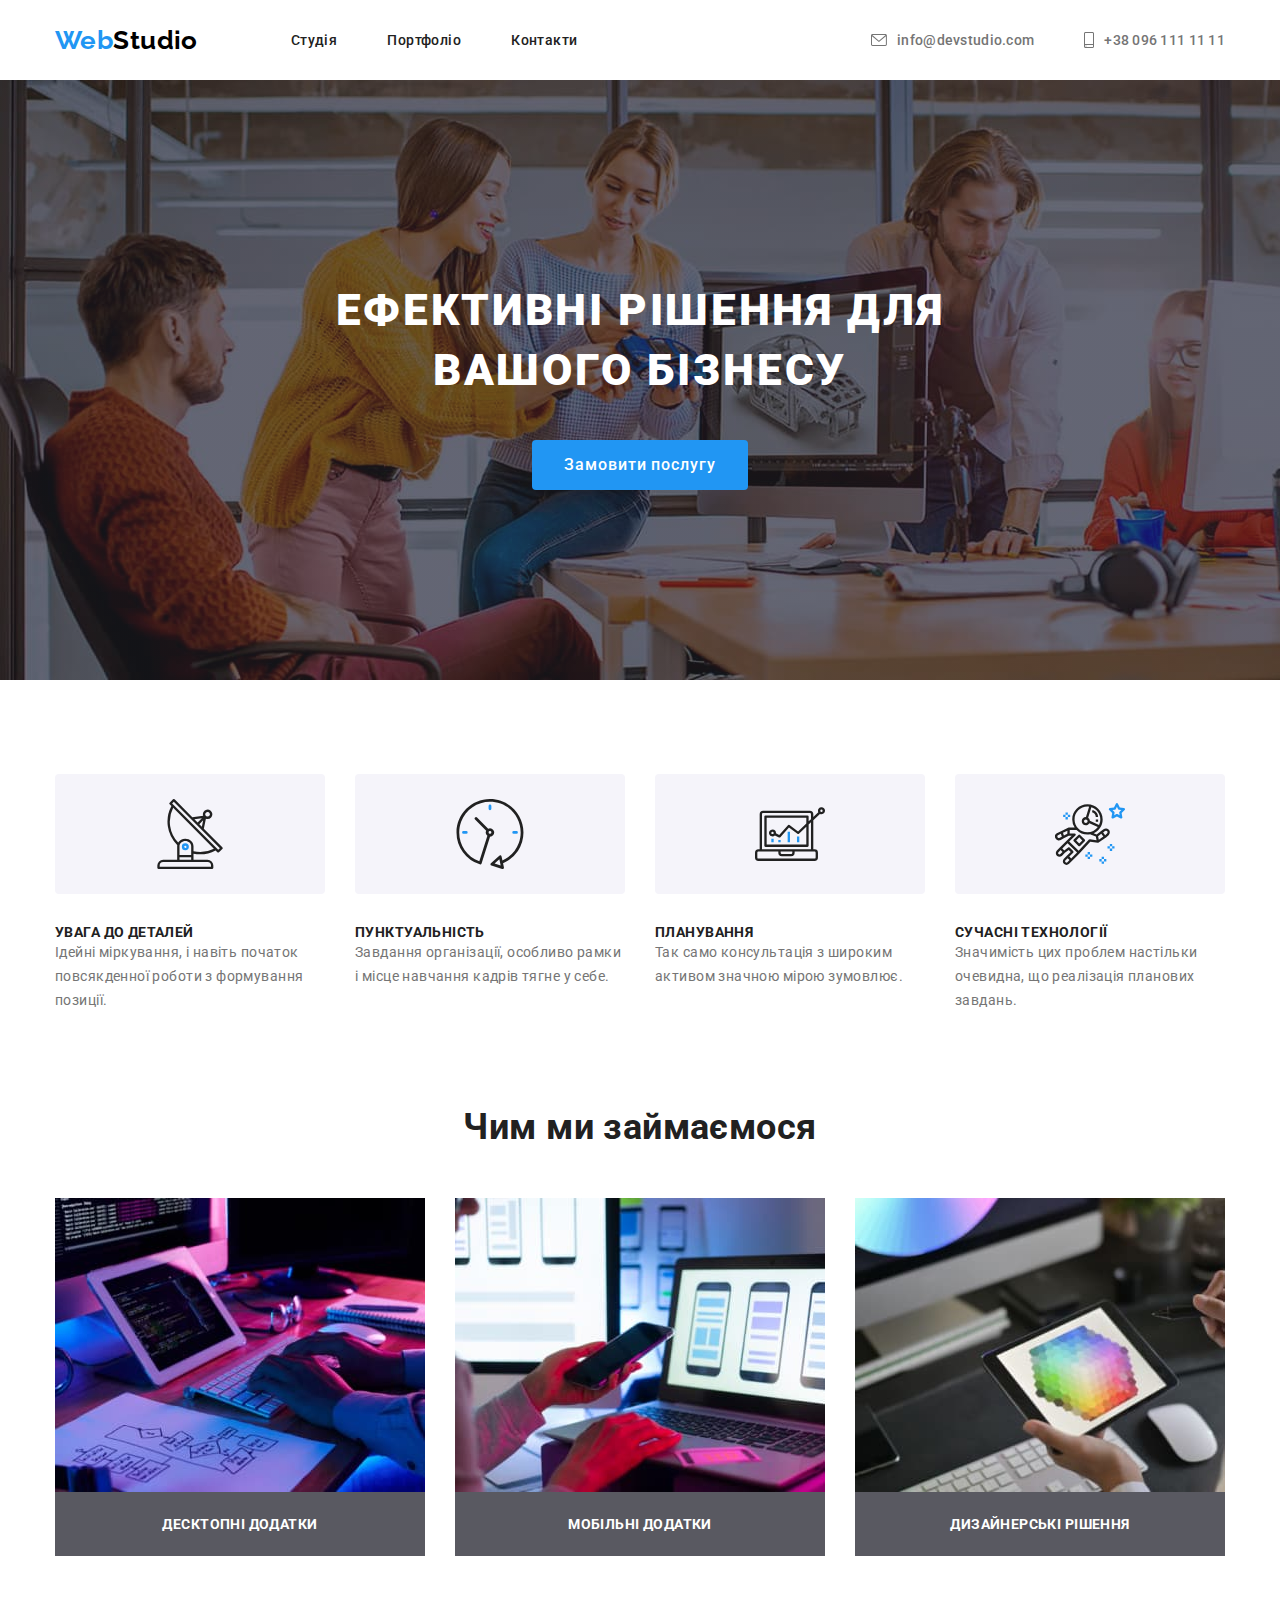
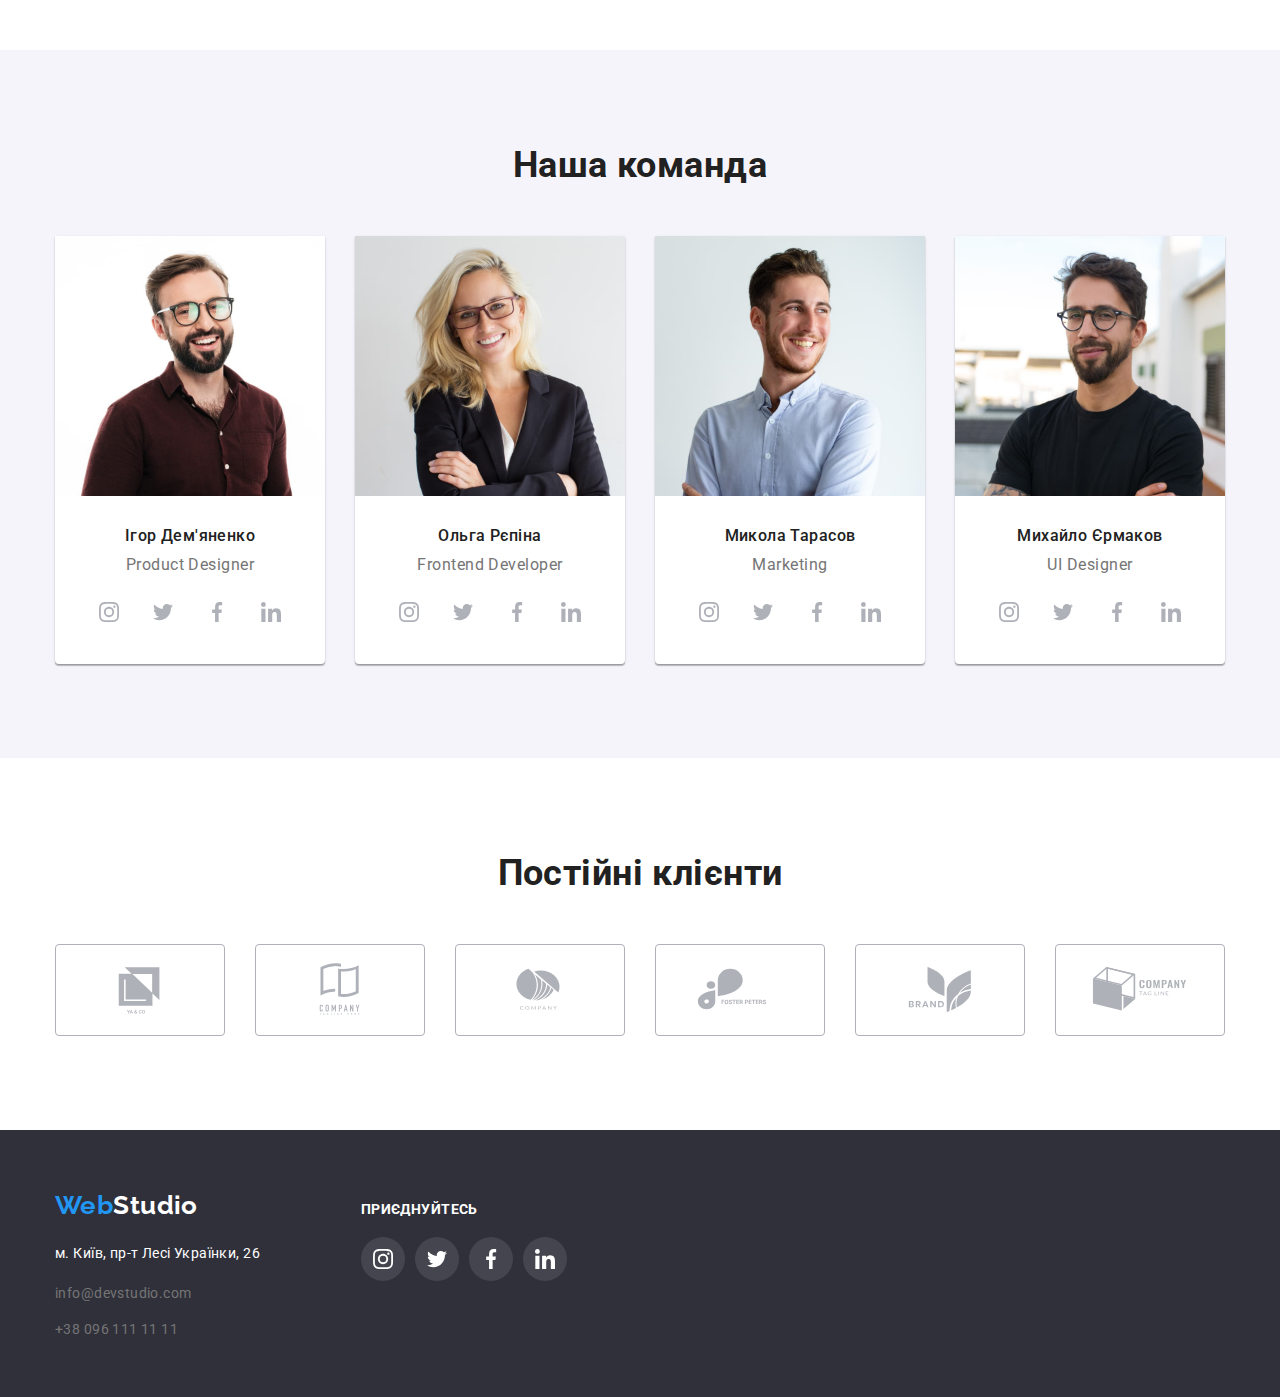
==== index.html @ 7c117677 "adds animation and modal window" ====
<!DOCTYPE html>
<html lang="en">
  <head>
    <meta charset="UTF-8" />
    <meta http-equiv="X-UA-Compatible" content="IE=edge" />
    <meta name="viewport" content="width=device-width, initial-scale=1.0" />
    <title>Web Studio</title>
    <link
      href="https://fonts.googleapis.com/css2?family=Poppins:ital@1&family=Raleway:wght@700&family=Roboto:wght@400;500;700;900&display=swap"
      rel="stylesheet"
    />
    <link
      rel="stylesheet"
      href="https://cdnjs.cloudflare.com/ajax/libs/modern-normalize/1.1.0/modern-normalize.min.css"
    />
    <link rel="stylesheet" href="./css/styles.css" />
  </head>

  <body>
    <header>
      <div class="container main-nav">
        <a href="./index.html" class="logo">Web<span>Studio</span></a>

        <nav>
          <ul class="list site-nav">
            <li class="item">
              <a class="site-nav-link" href="./index.html" class="link current-cover"> Студія</a>
            </li>
            <li class="item"><a href="./portfolio.html" class="link">Портфоліо</a></li>
            <li class="item"><a href="./index.html" class="link">Контакти</a></li>
          </ul>
        </nav>
        <ul class="list contacts contacts-list">
          <li class="item">
            <a href="mailto:info@devstudio.com">
              <svg class="contact-icon" width="16" height="12">
                <use href="./img/icons.svg#icon-envelope-hover"></use>
              </svg>
              info@devstudio.com
            </a>
          </li>
          <li class="item">
            <a href="tel:+380961111111">
              <svg class="contact-icon" width="10" height="16">
                <use href="./img/icons.svg#icon-smartphone"></use>
              </svg>
              +38 096 111 11 11</a
            >
          </li>
        </ul>
      </div>
    </header>
    <main>
      <section class="hero box">
        <div class="container">
          <h1 class="hero-title">Ефективні рішення для вашого бізнесу</h1>
          <button data-modal-open type="button" class="button primary">Замовити послугу</button>
        </div>
      </section>

      <section class="benefits benefits-section section">
        <div class="container">
          <h2 class="section-title visual-hidden">Наші переваги</h2>

          <ul class="benefits-list">
            <li class="item">
              <div class="ben-list">
                <svg class="benefit-icon" width="70" height="70">
                  <use href="./img/icons.svg#icon-antenna-1"></use>
                </svg>
              </div>
              <h3 class="title">УВАГА ДО ДЕТАЛЕЙ</h3>
              <p class="text">
                Ідейні міркування, і навіть початок повсякденної роботи з формування позиції.
              </p>
            </li>
            <li class="item">
              <div class="ben-list">
                <svg class="benefit-icon" width="70" height="70">
                  <use href="./img/icons.svg#icon-clock-1"></use>
                </svg>
              </div>
              <h3 class="title">ПУНКТУАЛЬНІСТЬ</h3>
              <p class="text">
                Завдання організації, особливо рамки і місце навчання кадрів тягне у себе.
              </p>
            </li>
            <li class="item">
              <div class="ben-list">
                <svg class="benefit-icon" width="70" height="70">
                  <use href="./img/icons.svg#icon-diagram-1"></use>
                </svg>
              </div>
              <h3 class="title">ПЛАНУВАННЯ</h3>
              <p class="text">Так само консультація з широким активом значною мірою зумовлює.</p>
            </li>
            <li class="item">
              <div class="ben-list">
                <svg class="benefit-icon" width="70" height="70">
                  <use href="./img/icons.svg#icon-astronaut-1"></use>
                </svg>
              </div>
              <h3 class="title">СУЧАСНІ ТЕХНОЛОГІЇ</h3>
              <p class="text">
                Значимість цих проблем настільки очевидна, що реалізація планових завдань.
              </p>
            </li>
          </ul>
        </div>
      </section>

      <section class="what-we-do section">
        <div class="container">
          <h2 class="section-title">Чим ми займаємося</h2>
          <ul class="list do-item">
            <div class="thumb">
              <li class="picture item">
                <img src="./img/laptop.jpg" alt="laptop on the table" width="370" height="294" />
                <p class="label">Десктопні додатки</p>
              </li>
            </div>
            <div class="thumb">
              <li class="picture item">
                <img
                  src="./img/mobile-app.jpg"
                  alt="mobile phone in hands"
                  width="370"
                  height="294"
                />
                <p class="label">Мобільні додатки</p>
              </li>
            </div>
            <div class="thumb">
              <li class="picture item">
                <img src="./img/tablet.jpg" alt="tablet with rainbow" width="370" height="294" />
                <p class="label">Дизайнерські рішення</p>
              </li>
            </div>
          </ul>
        </div>
      </section>
      <section class="our-team section">
        <div class="container">
          <h2 class="section-title">Наша команда</h2>
          <ul class="list team">
            <li class="team-item">
              <img src="./img/igor-demjanenko.jpg" alt="Product Designer" width="270" />
              <div class="team-name">
                <h3 class="team-title">Ігор Дем'яненко</h3>
                <p class="team-element">Product Designer</p>
                <ul class="social-list list">
                  <li class="social-item">
                    <a
                      class="social-link link"
                      href="https://instagram.com"
                      target="_blank"
                      rel="nofollow noopener noreferrer"
                      aria-label="icon-instagram"
                    >
                      <svg class="social-icon" width="20" height="20">
                        <use href="./img/icons.svg#icon-instagram-2"></use>
                      </svg>
                    </a>
                  </li>
                  <li class="social-item">
                    <a
                      class="social-link link"
                      href="https://twitter.com"
                      target="_blank"
                      rel="nofollow noopener noreferrer"
                      aria-label="icon-twitter"
                    >
                      <svg class="social-icon" width="20" height="20">
                        <use href="./img/icons.svg#icon-twitter-1"></use>
                      </svg>
                    </a>
                  </li>
                  <li class="social-item">
                    <a
                      class="social-link link"
                      href="https://facebook.com"
                      target="_blank"
                      rel="nofollow noopener noreferrer"
                      aria-label="icon-facebook"
                    >
                      <svg class="social-icon" width="20" height="20">
                        <use href="./img/icons.svg#icon-facebook-1"></use>
                      </svg>
                    </a>
                  </li>
                  <li class="social-item">
                    <a
                      class="social-link link"
                      href="https://linkedin.com"
                      target="_blank"
                      rel="nofollow noopener noreferrer"
                      aria-label="icon-linkedin"
                    >
                      <svg class="social-icon" width="20" height="20">
                        <use href="./img/icons.svg#icon-linkedin-1"></use>
                      </svg>
                    </a>
                  </li>
                </ul>
              </div>
            </li>
            <li class="team-item">
              <img src="./img/olga-repina.jpg" alt="Frontend Developer" width="270" />
              <div class="team-name">
                <h3 class="team-title">Ольга Рєпіна</h3>
                <p class="team-element">Frontend Developer</p>
                <ul class="social-list list">
                  <li class="social-item">
                    <a
                      class="social-link link"
                      href="https://instagram.com"
                      target="_blank"
                      rel="nofollow noopener noreferrer"
                      aria-label="icon-instagram"
                    >
                      <svg class="social-icon" width="20" height="20">
                        <use href="./img/icons.svg#icon-instagram-2"></use>
                      </svg>
                    </a>
                  </li>
                  <li class="social-item">
                    <a
                      class="social-link link"
                      href="https://twitter.com"
                      target="_blank"
                      rel="nofollow noopener noreferrer"
                      aria-label="icon-twitter"
                    >
                      <svg class="social-icon" width="20" height="20">
                        <use href="./img/icons.svg#icon-twitter-1"></use>
                      </svg>
                    </a>
                  </li>
                  <li class="social-item">
                    <a
                      class="social-link link"
                      href="https://facebook.com"
                      target="_blank"
                      rel="nofollow noopener noreferrer"
                      aria-label="icon-facebook"
                    >
                      <svg class="social-icon" width="20" height="20">
                        <use href="./img/icons.svg#icon-facebook-1"></use>
                      </svg>
                    </a>
                  </li>
                  <li class="social-item">
                    <a
                      class="social-link link"
                      href="https://linkedin.com"
                      target="_blank"
                      rel="nofollow noopener noreferrer"
                      aria-label="icon-linkedin"
                    >
                      <svg class="social-icon" width="20" height="20">
                        <use href="./img/icons.svg#icon-linkedin-1"></use>
                      </svg>
                    </a>
                  </li>
                </ul>
              </div>
            </li>
            <li class="team-item">
              <img src="./img/mikola-tarasov.jpg" alt="Marketing" width="270" />
              <div class="team-name">
                <h3 class="team-title">Микола Тарасов</h3>
                <p class="team-element">Marketing</p>
                <ul class="social-list list">
                  <li class="social-item">
                    <a
                      class="social-link link"
                      href="https://instagram.com"
                      target="_blank"
                      rel="nofollow noopener noreferrer"
                      aria-label="icon-instagram"
                    >
                      <svg class="social-icon" width="20" height="20">
                        <use href="./img/icons.svg#icon-instagram-2"></use>
                      </svg>
                    </a>
                  </li>
                  <li class="social-item">
                    <a
                      class="social-link link"
                      href="https://twitter.com"
                      target="_blank"
                      rel="nofollow noopener noreferrer"
                      aria-label="icon-twitter"
                    >
                      <svg class="social-icon" width="20" height="20">
                        <use href="./img/icons.svg#icon-twitter-1"></use>
                      </svg>
                    </a>
                  </li>
                  <li class="social-item">
                    <a
                      class="social-link link"
                      href="https://facebook.com"
                      target="_blank"
                      rel="nofollow noopener noreferrer"
                      aria-label="icon-facebook"
                    >
                      <svg class="social-icon" width="20" height="20">
                        <use href="./img/icons.svg#icon-facebook-1"></use>
                      </svg>
                    </a>
                  </li>
                  <li class="social-item">
                    <a
                      class="social-link link"
                      href="https://linkedin.com"
                      target="_blank"
                      rel="nofollow noopener noreferrer"
                      aria-label="icon-linkedin"
                    >
                      <svg class="social-icon" width="20" height="20">
                        <use href="./img/icons.svg#icon-linkedin-1"></use>
                      </svg>
                    </a>
                  </li>
                </ul>
              </div>
            </li>
            <li class="team-item">
              <img src="./img/mihailo-yermakov.jpg" alt="Designer" width="270" />
              <div class="team-name">
                <h3 class="team-title">Михайло Єрмаков</h3>
                <p class="team-element">UI Designer</p>
                <ul class="social-list list">
                  <li class="social-item">
                    <a
                      class="social-link link"
                      href="https://instagram.com"
                      target="_blank"
                      rel="nofollow noopener noreferrer"
                      aria-label="icon-instagram"
                    >
                      <svg class="social-icon" width="20" height="20">
                        <use href="./img/icons.svg#icon-instagram-2"></use>
                      </svg>
                    </a>
                  </li>
                  <li class="social-item">
                    <a
                      class="social-link link"
                      href="https://twitter.com"
                      target="_blank"
                      rel="nofollow noopener noreferrer"
                      aria-label="icon-twitter"
                    >
                      <svg class="social-icon" width="20" height="20">
                        <use href="./img/icons.svg#icon-twitter-1"></use>
                      </svg>
                    </a>
                  </li>
                  <li class="social-item">
                    <a
                      class="social-link link"
                      href="https://facebook.com"
                      target="_blank"
                      rel="nofollow noopener noreferrer"
                      aria-label="icon-facebook"
                    >
                      <svg class="social-icon" width="20" height="20">
                        <use href="./img/icons.svg#icon-facebook-1"></use>
                      </svg>
                    </a>
                  </li>
                  <li class="social-item">
                    <a
                      class="social-link link"
                      href="https://linkedin.com"
                      target="_blank"
                      rel="nofollow noopener noreferrer"
                      aria-label="icon-linkedin"
                    >
                      <svg class="social-icon" width="20" height="20">
                        <use href="./img/icons.svg#icon-linkedin-1"></use>
                      </svg>
                    </a>
                  </li>
                </ul>
              </div>
            </li>
          </ul>
        </div>
      </section>
      <section class="section client">
        <div class="container">
          <h2 class="section-title">Постійні клієнти</h2>
          <ul class="client-list list">
            <li class="clients-items">
              <a href="" class="clients-list">
                <svg class="clients-icon" width="106" height="60">
                  <use href="./img/icons.svg#icon-logo"></use>
                </svg>
              </a>
            </li>
            <li class="clients-items">
              <a href="" class="clients-list"
                ><svg class="clients-icon" width="106" height="60">
                  <use href="./img/icons.svg#icon-logo1"></use></svg
              ></a>
            </li>
            <li class="clients-items">
              <a href="" class="clients-list"
                ><svg class="clients-icon" width="106" height="60">
                  <use href="./img/icons.svg#icon-logo3"></use></svg
              ></a>
            </li>
            <li class="clients-items">
              <a href="" class="clients-list"
                ><svg class="clients-icon" width="106" height="60">
                  <use href="./img/icons.svg#icon-logo4"></use></svg
              ></a>
            </li>
            <li class="clients-items">
              <a href="" class="clients-list"
                ><svg class="clients-icon" width="106" height="60">
                  <use href="./img/icons.svg#icon-logo5"></use></svg
              ></a>
            </li>
            <li class="clients-items">
              <a href="" class="clients-list"
                ><svg class="clients-icon" width="106" height="60">
                  <use href="./img/icons.svg#icon-logo6"></use></svg
              ></a>
            </li>
          </ul>
        </div>
      </section>
    </main>
    <footer class="background-footer">
      <div class="container footer-section">
        <div>
          <a href="./index.html" class="logo">Web<span class="footer-logo">Studio</span></a>
          <address>
            <ul class="list contact">
              <li class="address-item address">
                <a
                  href="https://goo.gl/maps/jU2AcvMiYbPrWgQS8"
                  target="_blank"
                  rel="noopener noreferrer nofollow"
                  >м. Київ, пр-т Лесі Українки, 26</a
                >
              </li>
              <li class="address-item">
                <a href="mailto:info@devstudio.com">info@devstudio.com</a>
              </li>
              <li class="address-item"><a href="tel:+380961111111">+38 096 111 11 11</a></li>
            </ul>
          </address>
        </div>
        <div class="footer-social">
          <p class="invite">приєднуйтесь</p>
          <ul class="social-list list">
            <li class="social-item">
              <a
                class="link-footer link"
                href="https://instagram.com"
                target="_blank"
                rel="nofollow noopener noreferrer"
                aria-label="icon-instagram"
              >
                <svg class="social-icon" width="20" height="20">
                  <use href="./img/icons.svg#icon-instagram-2"></use>
                </svg>
              </a>
            </li>
            <li class="social-item">
              <a
                class="link-footer link"
                href="https://twitter.com"
                target="_blank"
                rel="nofollow noopener noreferrer"
                aria-label="icon-twitter"
              >
                <svg class="social-icon" width="20" height="20">
                  <use href="./img/icons.svg#icon-twitter-1"></use>
                </svg>
              </a>
            </li>
            <li class="social-item">
              <a
                class="link-footer link"
                href="https://facebook.com"
                target="_blank"
                rel="nofollow noopener noreferrer"
                aria-label="icon-facebook"
              >
                <svg class="social-icon" width="20" height="20">
                  <use href="./img/icons.svg#icon-facebook-1"></use>
                </svg>
              </a>
            </li>
            <li class="social-item">
              <a
                class="link-footer link"
                href="https://linkedin.com"
                target="_blank"
                rel="nofollow noopener noreferrer"
                aria-label="icon-linkedin"
              >
                <svg class="social-icon" width="20" height="20">
                  <use href="./img/icons.svg#icon-linkedin-1"></use>
                </svg>
              </a>
            </li>
          </ul>
        </div>
      </div>
    </footer>
    <div class="backdrop is-hidden" data-modal>
      <div class="modal">
        <button data-modal-close class="close-btn" type="button">
          <svg class="close-btn-icon" width="30" height="30">
            <use href="./img/icons.svg#icon-close"></use>
          </svg>
        </button>
      </div>
    </div>
    <script src="./js/modal.js"></script>
  </body>
</html>
---- css/styles.css ----
:root {
  --primary-text-color: #757575;
  --title-text-color: #212121;
  --acent-text-color: #2196f3;
  --secondary-acent-text-color: #ffffff;
  --secondary-background-color: #f5f4fa;
  --secondary-bcd-button-color: #188ce8;
  --bcd-black: #2f303a;

  --btn-radius: 25px;
  --indent: 30px;
  --items: 4;

  --idx-header: 100;

  --trns-fast: 250ms ease;
  --trns-slow: 500ms ease;

  --index-backdrop: 1000;
}

body {
  background-color: #ffffff;
  color: #757575;
  font-family: roboto, sans-serif;
  letter-spacing: 0.03em;
  font-size: 14px;
}

/* сброс браузерных настроек */

h1,
h2,
h3,
h4,
h5,
h6,
p {
  margin: 0;
}
img {
  display: block;
  max-width: 100%;
  height: auto;
}
button {
  display: block;
  cursor: pointer;
  border: none;
  border-radius: 4px;
}
.section {
  padding-top: 94px;
  padding-bottom: 94px;
}

.container {
  width: 1200px;
  padding: 0 15px;
  margin: 0 auto;

}
.list {
  list-style: none;
  padding: 0;
  margin: 0;
}
.link {
  text-decoration: none;
  color: inherit;
}

/* logo */

.logo {
  color: #2196f3;
  text-decoration: none;
  font-family: Raleway, sans-serif;
  font-family: 'Raleway';
  font-weight: 700;
  font-size: 26px;
  line-height: calc(31 / 26);
}
span {
  color: #000000;
}





/* site nav */

.contact-icon {

  margin-right: 10px; 
  fill: currentColor;
}

.contacts-list {
  display: flex;
  justify-content: center;
}
.main-nav {
  display: flex;
  align-items: center;
}
.logo {
  margin-right: 93px;
}
.site-nav {
  display: flex;
}

.site-nav .item + .item {
  margin-left: 50px;
}
.site-nav-link {
position: relative;
}
.site-nav-link {
  color: var(--acent-text-color);
}
.site-nav-link::after {
  content: '';
  position: absolute;
  bottom: 30px;
  left: 5%;

  width: 90%;
  height: 4px;
  border-radius: 4px;
  background-color: var(--acent-text-color);
  opacity: 0;
  transform: scaleX(0.2);
  transition: opacity 250ms ease transform 250ms ease;

}
.site-nav-link.current::after,
.site-nav-link:hover::after,
.site-nav-link:focus::after {
  opacity: 1;
  transform: scaleX(1);
}
.site-nav a {
  padding-top: 32px;
  padding-bottom: 32px;
  display: block;

  color: var(--title-text-color);
  text-decoration: none;
  font-family: 'Roboto';
  font-weight: 500;
  font-size: 14px;
  line-height: calc(16 / 14);
  cursor: pointer;
  transition-property: color;
  transition-duration: 250ms;
  transition-timing-function: ease;
}
.site-nav.list a:hover,
.site-nav.list a:focus {
  color: var(--acent-text-color);
}
.site-nav .current-cover {
  color: var(--acent-text-color);
}
.contacts {
  display: flex;
  margin-left: auto;
}
.contacts .item:nth-child(-n+1) {
  margin-right: 50px;
}
.contacts a {
  color: var(--primary-text-color);
  font-weight: 500;
  font-size: 14px;
  line-height: calc(16 / 14);
  letter-spacing: 0.02em;
  text-decoration: none;
  display: flex;
  align-items: center;
}
.contacts.list a:hover,
.contacts.list a:focus {
  color: var(--acent-text-color);
  font-weight: 500;
  font-size: 14px;
  line-height: calc(16 / 14);
  letter-spacing: 0.02em;
}

/* hero */
.box {
  max-width: 1600px;
  height: 600px;
  background-image: linear-gradient(rgba(47, 48, 58, 0.4), rgba(47, 48, 58, 0.4)), url(../img/workers-hero.jpg);
  background-repeat: no-repeat;
  background-size: cover;
  margin: 0 auto;
}
.hero-title {
  width: 696px;
  margin: 0 auto;
  margin-top: 0;
  color: #ffffff;
  font-weight: 900;
  font-size: 44px;
  line-height: calc(60 / 44);
  text-align: center;
  text-transform: uppercase;
  letter-spacing: 0.06em;
}

.hero {
  background-color: var(--bcd-black);
  text-align: center;
  padding: 200px 0;
}
.primary.button {
  color: var(--secondary-acent-text-color);
  background-color: var(--acent-text-color);
}

/* section */
.section-title {
  color: var(--title-text-color);
  font-family: 'Roboto';
  font-weight: 700;
  font-size: 36px;
  line-height: calc(42 / 36);
  text-align: center;
  
}

/* button */

.button :active {
  color: var(--secondary-bcd-button-color);
  border: 1px transparent;
}
.button {
  display: inline-block;
  border-radius: 4px;
  padding: 6px 22px;
  color: var(--secondary-acent-text-color);
  background-color: var(--acent-text-color);
  border: none transparent;

  font-family: 'Roboto';
  font-weight: 700;
  font-size: 16px;
  line-height: calc(30 / 16);

  text-align: center;
}

.primary.button {
  color: var(--secondary-acent-text-color);
  background-color: var(--acent-text-color);
  font-weight: 500;
  font-size: 16px;
  line-height: calc(30 / 16);
  letter-spacing: 0.06em;
  border: inherit;
  border: none transparent;
  padding: 10px 32px;
  margin-top: 40px;
  transition: color var(--trns-fast), background-color var(--trns-fast);
}

.secondary.button:focus,
.secondary.button:hover {
  color: var(--secondary-acent-text-color);
  background-color: var(--acent-text-color);
  box-shadow: 0px 3px 1px rgba(0, 0, 0, 0.1), 0px 1px 2px rgba(0, 0, 0, 0.08), 0px 2px 2px rgba(0, 0, 0, 0.12);

}

.secondary.button {
  color: var(--title-text-color);
  background-color: var(--secondary-background-color);
  border-color: var(--secondary-background-color);
  border: inherit;
  font-weight: 500;
  font-size: 16px;
  line-height: calc(26 / 16);
  letter-spacing: 0.03em;
  border: none transparent;
  transition: color var(--trns-fast), background-color var(--trns-fast);
}

/* benefits */
.ben {
  display: flex;
  gap: 30px;
}

.ben-list {
  display: flex;
  align-items: center;
  width: 270px;
  height: 120px;
  background-color: #ffffff;
  border-radius: 4px;
  background-color: #F5F4FA;
  justify-content: center;
}
 
.benefit-icon {
  display: flex;
  justify-content: center;
  align-items: center;
}

.benefits-list {
  display: flex;
  padding-left: 0px;
  gap: 30px;
}

.benefits-list .item + .item {
  margin-left: 50;
}


.benefits-list .title {
  margin-top: 30px;
  margin-bottom: 0px;
  color: var(--title-text-color);
  font-weight: 700;
  font-size: 14px;
  line-height: calc(16 / 14);
}

.visual-hidden {
  position: absolute;
  width: 1px;
  height: 1px;
  margin: -1px;
  border: 0;
  padding: 0;

  white-space: nowrap;
  clip-path: inset(100%);
  clip: rect(0 0 0 0);
  overflow: hidden;
}
.benefits-list {
  list-style: none;

  margin-top: 0;
  margin-bottom: 0;
}
.benefits-list .text {
  margin-top: 0;
  margin-bottom: 0;
  font-weight: 400;
  font-size: 14px;
  line-height: calc(24 / 14);
  letter-spacing: 0.03em;
}

/* what we do section */

.section-title {
  margin-top: 0;
  margin-bottom: 50px;
}
.what-we-do {
  padding-top: 0px;
}

.do-item {
  display: flex;
}
.thumb + .thumb {
  margin-left: 30px;
}
.thumb {
  position: relative;
  overflow: hidden;
  background-color: rgba(47, 48, 58, 0.8);
}

.thumb>.label {
  position: absolute;
  top: 0;
  right: 0;
  margin: 0;
 
}
.label{
  padding: 24px;
  border-bottom-left-radius: 4px;
  font-family: 'Roboto';
  font-weight: 700;
  font-size: 14px;
  line-height: calc(16/14);
  text-align: center;
  letter-spacing: 0.03em;
  text-transform: uppercase;
  color: #FFFFFF;
}

/* team */

.social-list {
    display: flex;
    justify-content: center;
    gap: 10px;
  }

  .social-link {
    display: flex;
    align-items: center;
    justify-content: center;
    fill: #AFB1B8;
    width: 44px;
    height: 44px;
    background-color: #ffffff;
    border-radius: 50%;

    transition: color var(--trns-fast), background-color var(--trns-fast);
  }

  .social-link:hover,
  .social-link:focus {
    background-color:var(--acent-text-color);
    fill: var(--secondary-acent-text-color);
  }
  
  
.team {
  display: flex;
}


.team-item + .team-item {
  margin-left: 30px;
}
.team-item {
  text-align: center;
  background: #FFFFFF;
    /* material shadow v1 */
  
    box-shadow: 0px 1px 3px rgba(0, 0, 0, 0.12), 0px 1px 1px rgba(0, 0, 0, 0.14), 0px 2px 1px rgba(0, 0, 0, 0.2);
    border-radius: 0px 0px 4px 4px;
}

.team-title {
  color: var(--title-text-color);
  font-weight: 500;
  font-size: 16px;
  line-height: calc(19 / 16);
}
.our-team {
  background-color: var(--secondary-background-color);
}

.team-element {
  font-family: 'Roboto';
    font-weight: 400;
    font-size: 16px;
    line-height: calc(19/16);
    text-align: center;
    letter-spacing: 0.03em;
    padding-top: 10px;
    margin-bottom: 16px;
}
.team-name {
  padding-top: 30px;
  padding-bottom: 30px;
}

p {
  margin-top: 0;
  margin-bottom: 0;
}

/* clients */

.clients-list {
  display: flex;
  align-items: center;
  justify-content: center;
  width: 170px;
  height: 92px;
  border: 1px solid currentColor;
  border-radius: 4px;
  color: #AFB1B8;
  transition: color var(--trns-fast), background-color var(--trns-fast);
    
}

.clients-icon {
 fill: currentColor;
}
.clients-list:hover,
.clients-list:focus {
  color:#2196F3;
}
.client-list {
  display: flex;
  gap: 30px;
}

/* footer */
.contact a {
  color: var(--primary-text-color);
  text-decoration: none;
}
.address-item .address {
  color: var(--secondary-acent-text-color);
}
.contact.list a:hover,
.contact.list a:focus {
  color: var(--acent-text-color);
}
.address a {
  color: var(--secondary-acent-text-color);
  font-weight: 400;
  font-size: 14px;
  line-height: calc(24 / 14);
}

footer a {
  font-style: normal;
}
.footer-logo {
  color: var(--secondary-acent-text-color);
  margin-bottom: 30px;
}

.background-footer {
  background-color: var(--bcd-black);
  padding-top: 60px;
  padding-bottom: 60px;
}

.address-item:not(:last-child) {
  margin-bottom: 9px;
}
.address-item {
  margin-top: 20px;
}
.invite {
  margin-bottom: 20px;
    font-weight: 700;
    font-size: 14px;
    line-height: calc(16/14);
    text-transform: uppercase;
    color: #FFFFFF;
}

.link-footer {
  display: flex;
  align-items: center;
  justify-content: center;
  fill: var(--secondary-acent-text-color);
  width: 44px;
  height: 44px;
  background-color: rgba(255, 255, 255, 0.1);;
  border-radius: 50%;
}

.link-footer:hover,
.link-footer:focus {
  background-color: var(--acent-text-color);
  fill: var(--secondary-acent-text-color);
}
.footer-section {
  display: flex;
  align-items: baseline;
}
.footer-social {
  margin-left: 70px;
}



/* portfolio */
/* examples */



.head {
  border-bottom: 1px solid #ECECEC;
}

.prime.button {
  color: var(--secondary-acent-text-color);
  background-color: var(--acent-text-color);
  font-weight: 500;
  font-size: 16px;
  line-height: calc(26 / 16);
  letter-spacing: 0.03em;
  border: inherit;
  border: none transparent;
  padding: 6px 22px;
  box-shadow: 0px 3px 1px rgba(0, 0, 0, 0.1), 0px 1px 2px rgba(0, 0, 0, 0.08), 0px 2px 2px rgba(0, 0, 0, 0.12);
  transition: color var(--trns-fast), background-color var(--trns-fast);
  
}
.examples .title {
  color: var(--title-text-color);
  font-weight: 700;
  font-size: 18px;
  line-height: calc(36 / 18);
  letter-spacing: 0.06em;
}

.examples .text {
  font-weight: 400;
  font-size: 16px;
  line-height: calc(30 / 16);
  letter-spacing: 0.03em;
}
.examples {
  list-style: none;
  display: flex;
  flex-wrap: wrap;
}
.element {
  width: 370px;
  margin-right: 30px;
  margin-bottom: 30px;

    
}
.element-link:hover,
.element-link:focus {
box-shadow: 0px 1px 1px rgba(0, 0, 0, 0.12), 0px 4px 4px rgba(0, 0, 0, 0.06), 1px 4px 6px rgba(0, 0, 0, 0.16);
}
.element-link {
  display: block;
 
}
.ex-text {
  padding: 20px 24px;
  border: 1px solid #EEEEEE;
}
.element:nth-child(3n) {
  margin-right: 0pt;
}
.element:nth-last-child(-n + 3) {
  margin-bottom: 0px;
}
.project-list {
  list-style: none;
  margin: 0px;
  padding: 0px;
}
.project-list {
  display: flex;
  justify-content: center;
  margin-bottom: 50px;
}

.project-list .button {
  cursor: pointer;
}
.project-title {
  font-weight: 500;
  font-size: 16px;
  line-height: calc(26 / 16);
  letter-spacing: 0.03em;
}
.project-title + .project-title {
  margin-left: 8px;
}


.focus {
  position: relative;

  box-shadow: 0px 1px 1px rgba(0, 0, 0, 0.12),
    0px 4px 4px rgba(0, 0, 0, 0.06),
    1px 4px 6px rgba(0, 0, 0, 0.16);

  overflow: hidden;
}
.overlay {
  position: absolute;
  top: 0;
  left: 0;
  width: 100%;
  height: 294px;
  background-color: var(--acent-text-color);
  opacity: 90%;

  transform: translatey(140%);
  transition: transform 250ms ease;
}

.overlay>p {
  padding: 63px 24px;
  margin: 0;
    font-family: 'Roboto';
    font-weight: 400;
    font-size: 18px;
    line-height: calc(28/18);
    letter-spacing: 0.03em;
    color: #FFFFFF;
}
.focus:hover .overlay {
  transform: translatey(0);
}


/* modal window */

.backdrop {
  position: fixed;
  top: 0;
  left: 0;

  width: 100%;
  height: 100%;
  background-color: rgba(0, 0, 0, 0.2);
  backdrop-filter: blur 2px;

  opacity: 1;
    visibility: visible;
    pointer-events: initial;
    transition: opacity 150ms linear, visibility 150ms linear;
}
.backdrop.is-hidden {
  opacity: 0;
  visibility: hidden;
  pointer-events: none;
}

.modal {
  position: absolute;
  top: 50%;
  left: 50%;
  transform: translateY(-50%) translateX(-50%);
  width: 528px;
  min-height: 581px;
  border-radius: 4px;
  background-color: #ffffff;
  z-index: var(--index-backdrop);
}

.close-btn {
  position: absolute;
  top: 10px;
  right: 10px;
  display: flex;
  align-items: center;
  justify-content: center;
  width: 30px;
  height: 30px;
  padding: 0;
  border-radius: 50%;
  border: 1px solid rgba(0, 0, 0, 0.1);

  background-color: transparent;

  cursor: pointer;
}

/* цвет основного текста #757575
/* вторичный цвет текста #212121
/* цветлого черный #000000
/* цвет лого голубой #2196F3
/* белый цвет  #FFFFFF
/* бекграунд футер цвет черный #2F303A
/* бэкграунд для кнопок портфолио #F5F4FA
/* цвет фона страницы вторичный #F5F4FA */
/* цвет фона страницы основной #FFFFFF */
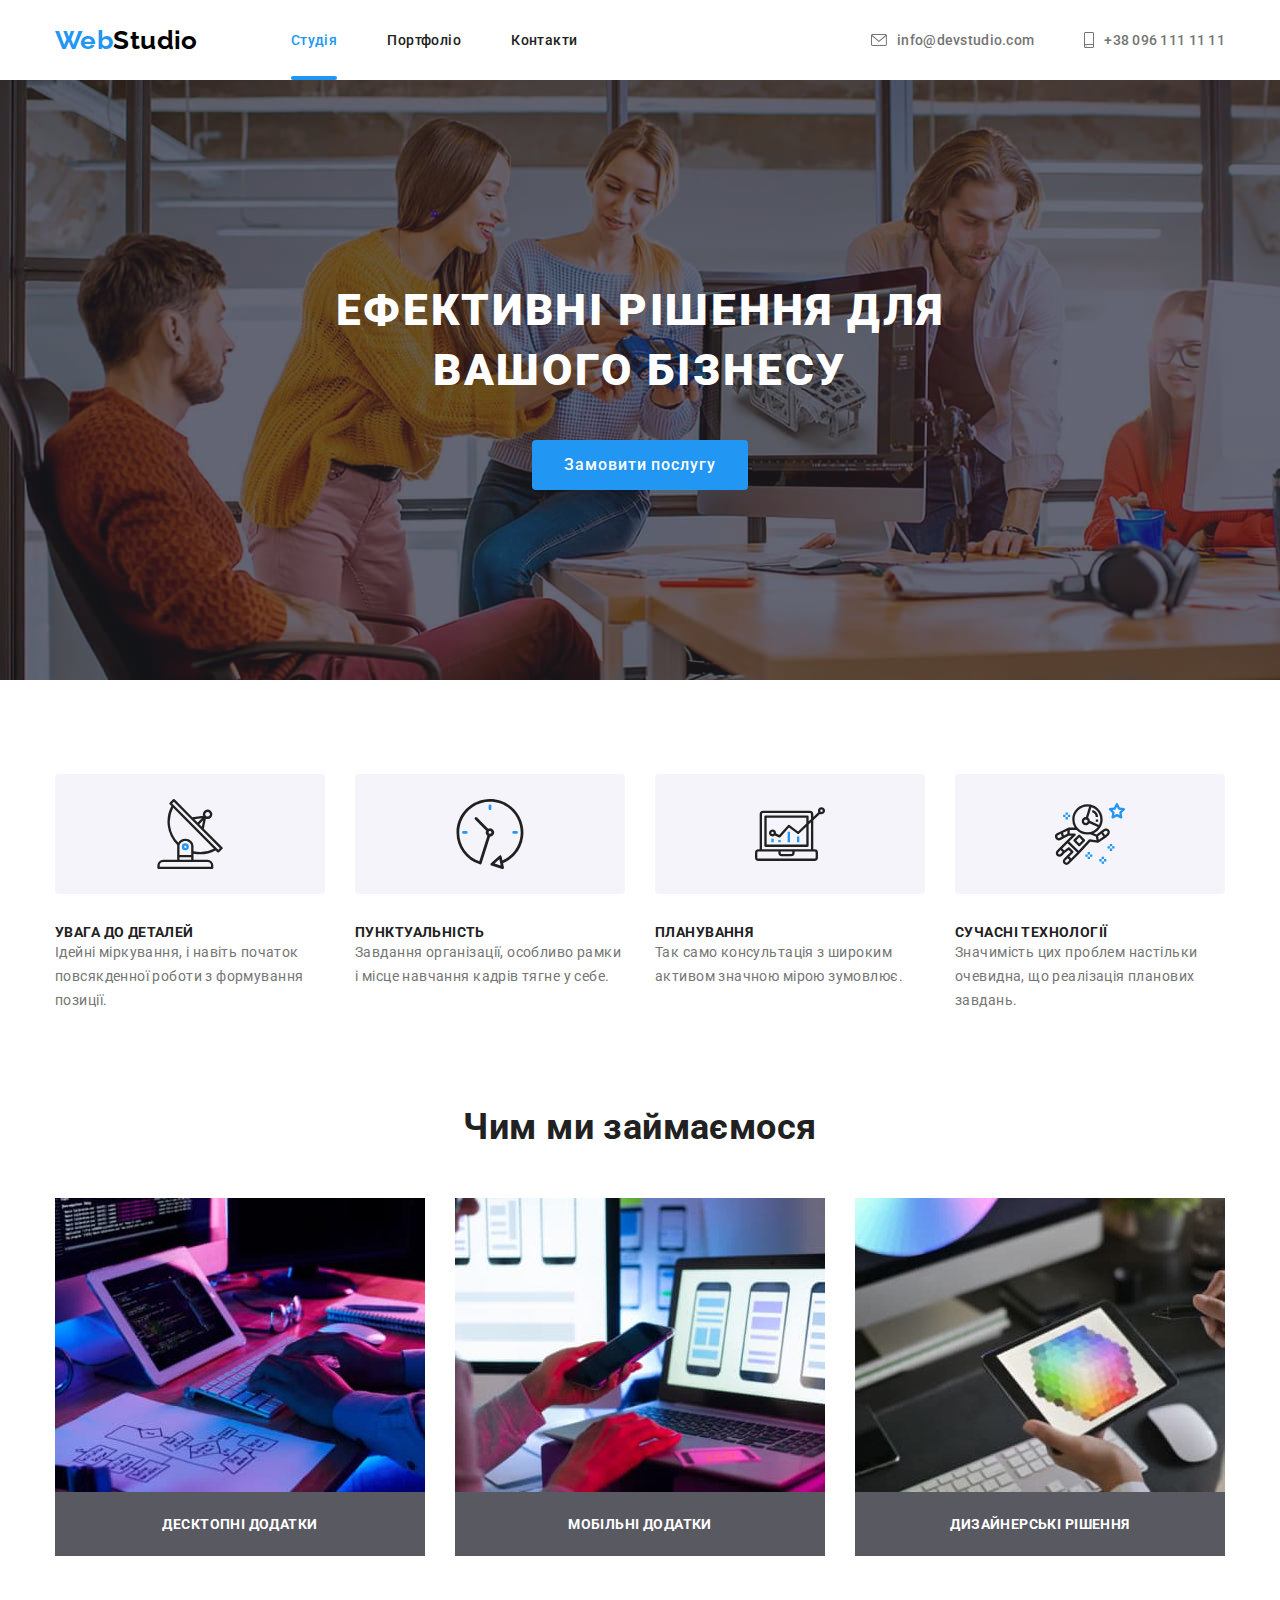
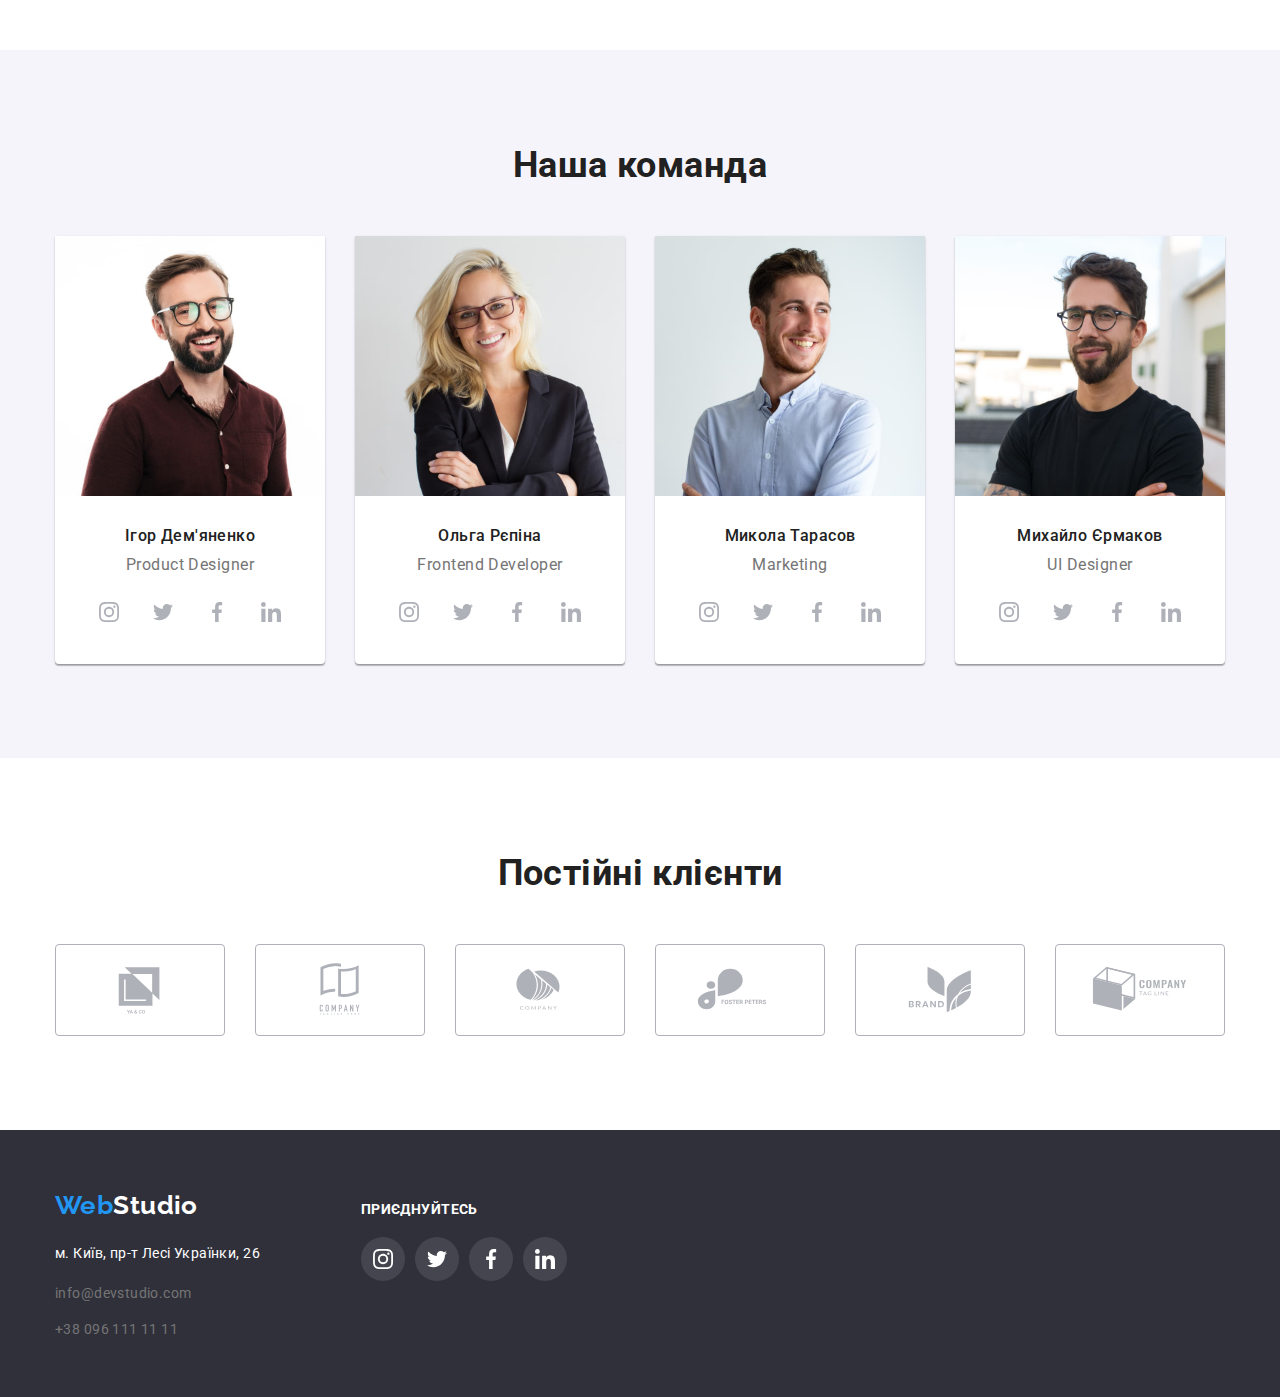
==== commit 88da8df0: "fixes mistakes" ====
--- a/index.html
+++ b/index.html
@@ -24,7 +24,9 @@
         <nav>
           <ul class="list site-nav">
             <li class="item">
-              <a class="site-nav-link" href="./index.html" class="link current-cover"> Студія</a>
+              <a class="site-nav-link current" href="./index.html" class="link current-cover">
+                Студія</a
+              >
             </li>
             <li class="item"><a href="./portfolio.html" class="link">Портфоліо</a></li>
             <li class="item"><a href="./index.html" class="link">Контакти</a></li>
--- a/css/styles.css
+++ b/css/styles.css
@@ -121,13 +121,18 @@
 .site-nav-link {
   color: var(--acent-text-color);
 }
+
+.site-nav-link.current
+{ color: var(--acent-text-color);}
+
 .site-nav-link::after {
   content: '';
+  display: block;
   position: absolute;
-  bottom: 30px;
-  left: 5%;
-
-  width: 90%;
+  bottom:0;
+  left: 0;
+
+  width: 100%;
   height: 4px;
   border-radius: 4px;
   background-color: var(--acent-text-color);
@@ -136,6 +141,8 @@
   transition: opacity 250ms ease transform 250ms ease;
 
 }
+
+
 .site-nav-link.current::after,
 .site-nav-link:hover::after,
 .site-nav-link:focus::after {
@@ -681,20 +688,26 @@
 
   overflow: hidden;
 }
+
+.element-thumb {
+  position: relative;
+}
 .overlay {
   position: absolute;
   top: 0;
   left: 0;
   width: 100%;
-  height: 294px;
+  height: 100%;
+  display: flex;
+  align-items: center;
   background-color: var(--acent-text-color);
   opacity: 90%;
 
-  transform: translatey(140%);
+  transform: translatey(100%);
   transition: transform 250ms ease;
 }
 
-.overlay>p {
+.overlay-text {
   padding: 63px 24px;
   margin: 0;
     font-family: 'Roboto';
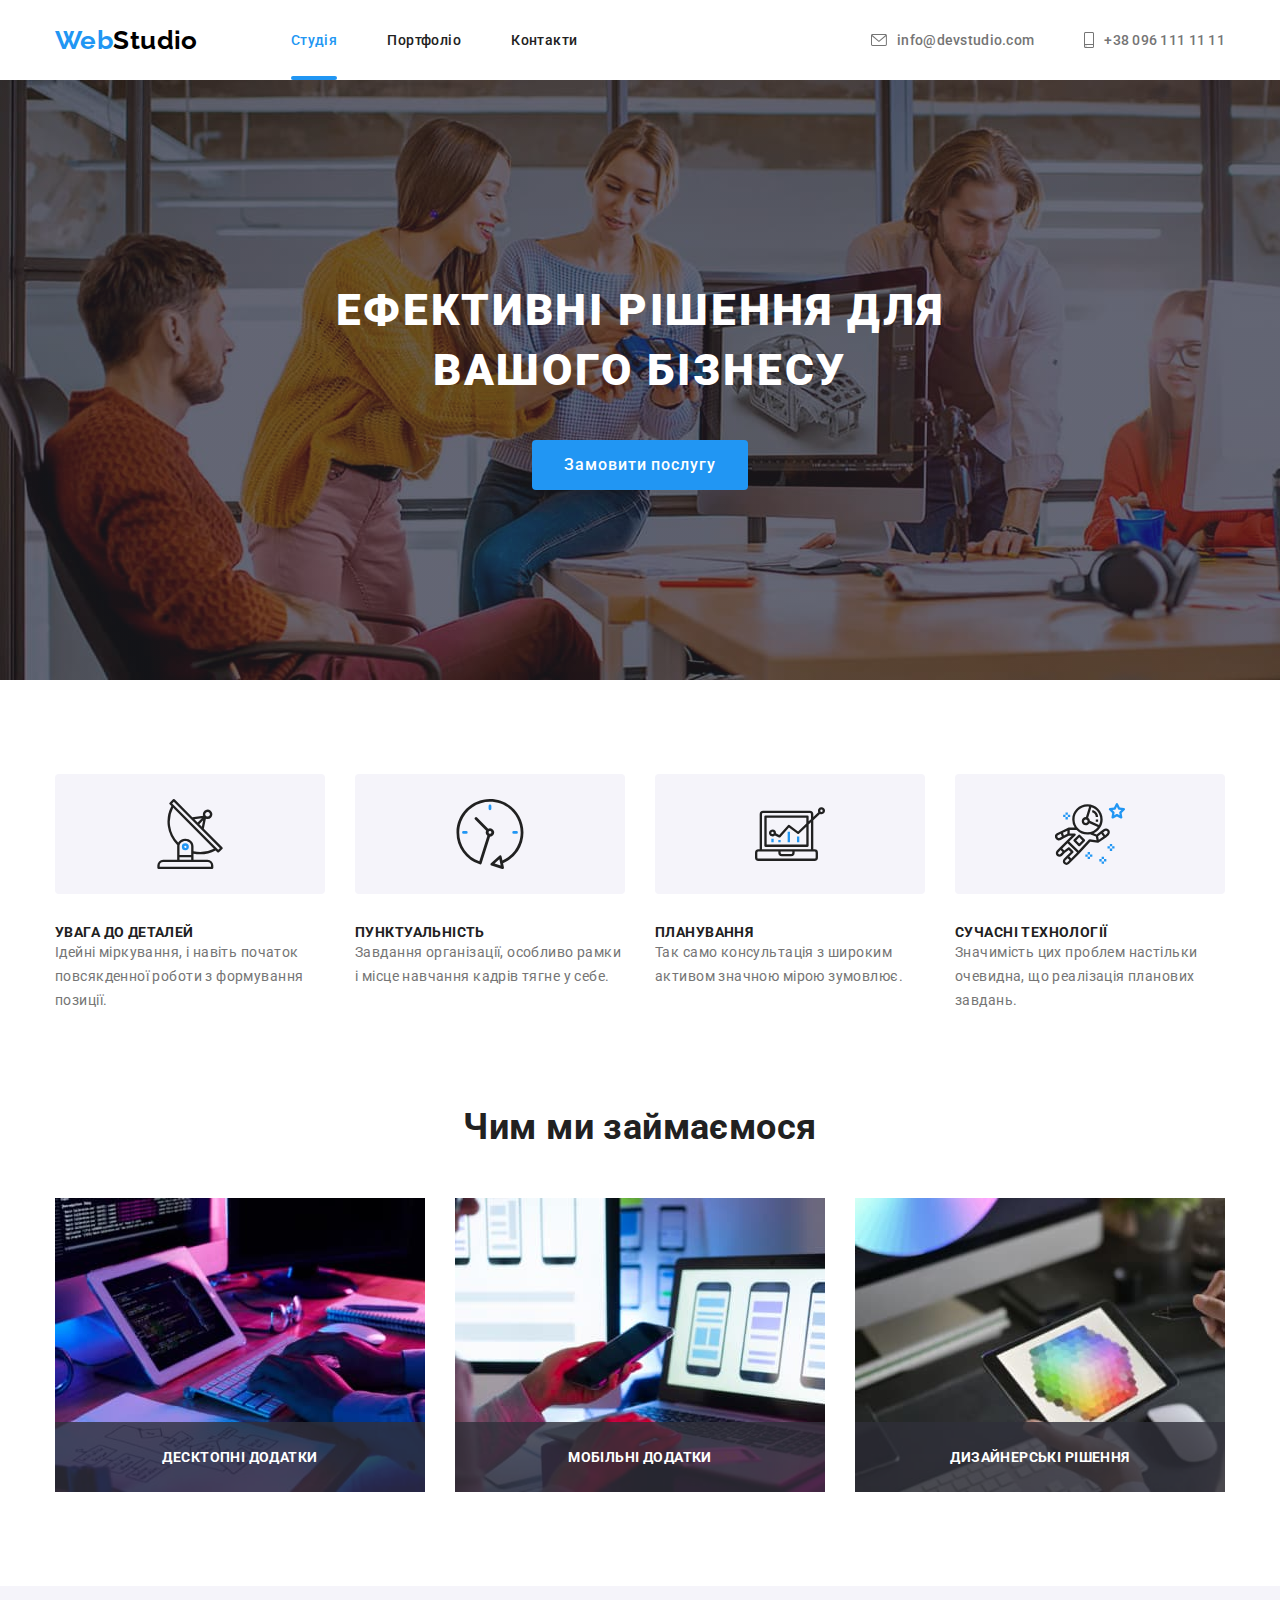
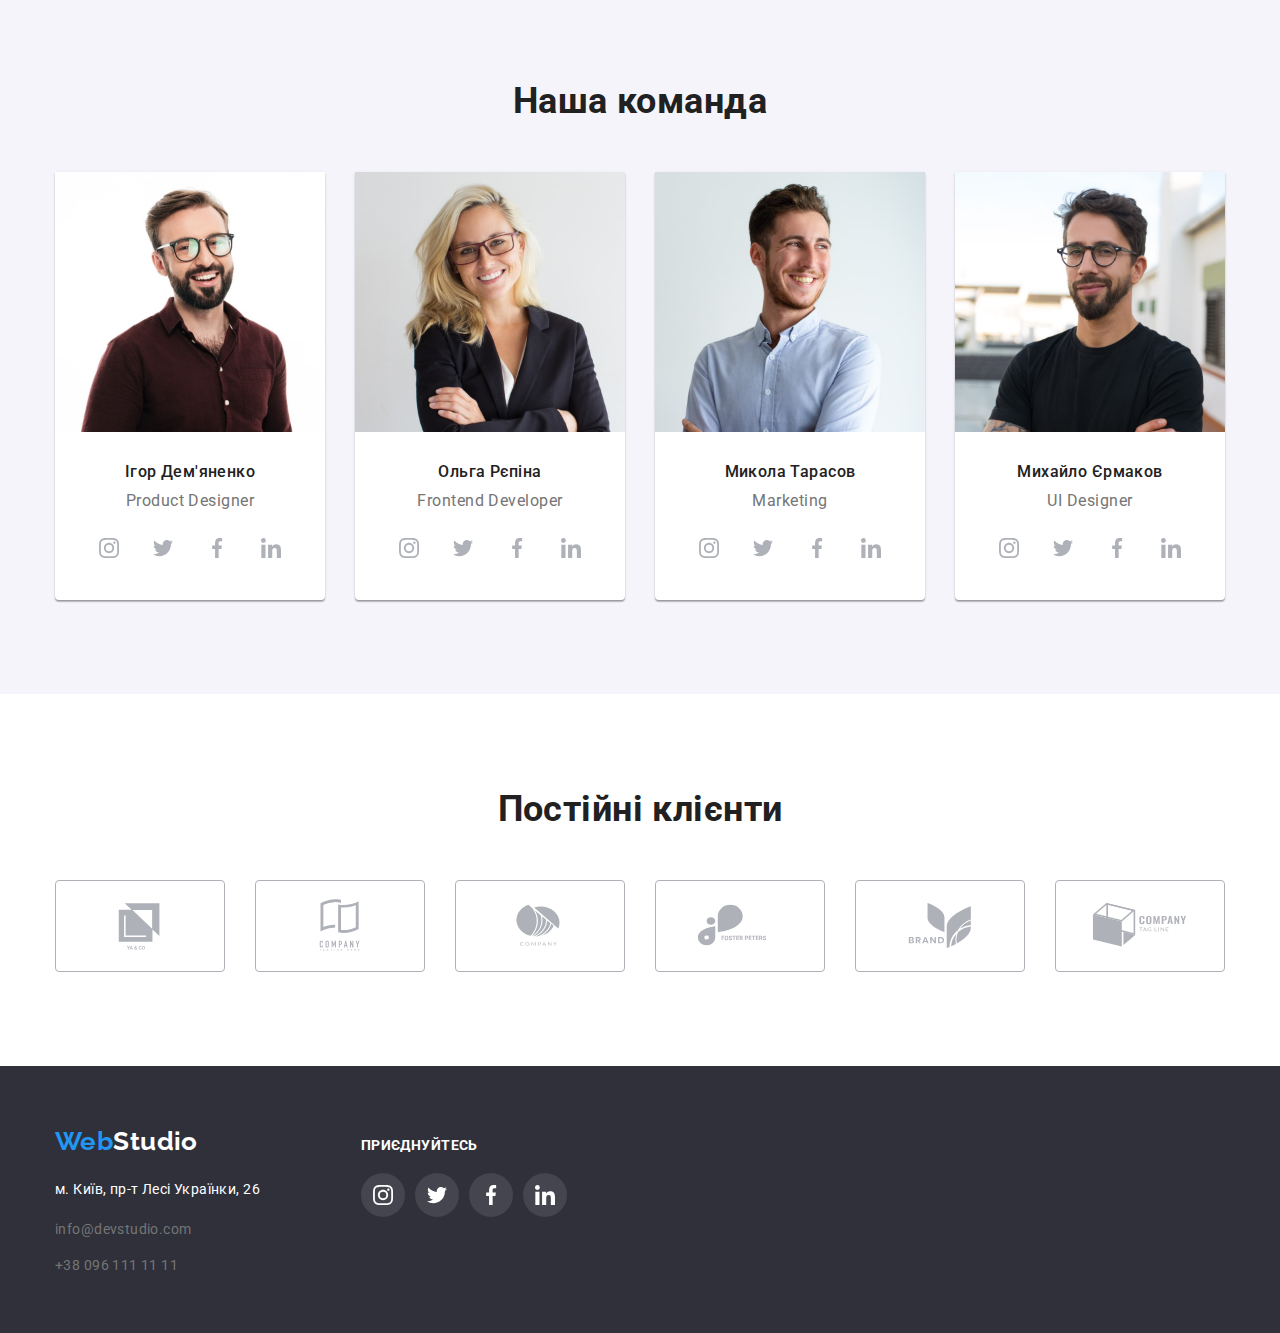
==== commit 492da8f1: "fixed mistakes" ====
--- a/index.html
+++ b/index.html
@@ -110,18 +110,15 @@
           </ul>
         </div>
       </section>
-
       <section class="what-we-do section">
         <div class="container">
           <h2 class="section-title">Чим ми займаємося</h2>
+          <div class="thumb">
           <ul class="list do-item">
-            <div class="thumb">
               <li class="picture item">
                 <img src="./img/laptop.jpg" alt="laptop on the table" width="370" height="294" />
-                <p class="label">Десктопні додатки</p>
+                  <p class="label">Десктопні додатки</p>
               </li>
-            </div>
-            <div class="thumb">
               <li class="picture item">
                 <img
                   src="./img/mobile-app.jpg"
@@ -129,15 +126,12 @@
                   width="370"
                   height="294"
                 />
-                <p class="label">Мобільні додатки</p>
+                  <p class="label">Мобільні додатки</p>
               </li>
-            </div>
-            <div class="thumb">
               <li class="picture item">
                 <img src="./img/tablet.jpg" alt="tablet with rainbow" width="370" height="294" />
-                <p class="label">Дизайнерські рішення</p>
+                  <p class="label">Дизайнерські рішення</p>
               </li>
-            </div>
           </ul>
         </div>
       </section>
--- a/css/styles.css
+++ b/css/styles.css
@@ -13,8 +13,14 @@
 
   --idx-header: 100;
 
-  --trns-fast: 250ms ease;
-  --trns-slow: 500ms ease;
+  --trns-fast: 250ms cubic-bezier(0.4,
+      0,
+      0.2,
+      1);
+  --trns-slow: 500ms cubic-bezier(0.4,
+      0,
+      0.2,
+      1);
 
   --index-backdrop: 1000;
 }
@@ -138,7 +144,13 @@
   background-color: var(--acent-text-color);
   opacity: 0;
   transform: scaleX(0.2);
-  transition: opacity 250ms ease transform 250ms ease;
+  transition: opacity 250ms cubic-bezier(0.4,
+    0,
+    0.2,
+    1) transform 250ms cubic-bezier(0.4,
+      0,
+      0.2,
+      1);
 
 }
 
@@ -163,7 +175,18 @@
   cursor: pointer;
   transition-property: color;
   transition-duration: 250ms;
-  transition-timing-function: ease;
+  transition-timing-function: cubic-bezier(0.4,
+    0,
+    0.2,
+    1);
+}
+.contacts-list a{
+  transition-property: color;
+    transition-duration: 250ms;
+    transition-timing-function: cubic-bezier(0.4,
+        0,
+        0.2,
+        1);
 }
 .site-nav.list a:hover,
 .site-nav.list a:focus {
@@ -294,7 +317,7 @@
   font-size: 16px;
   line-height: calc(26 / 16);
   letter-spacing: 0.03em;
-  border: none transparent;
+  border: none;
   transition: color var(--trns-fast), background-color var(--trns-fast);
 }
 
@@ -382,10 +405,10 @@
 .do-item {
   display: flex;
 }
-.thumb + .thumb {
+.picture + .picture {
   margin-left: 30px;
 }
-.thumb {
+.picture {
   position: relative;
   overflow: hidden;
   background-color: rgba(47, 48, 58, 0.8);
@@ -393,22 +416,25 @@
 
 .thumb>.label {
   position: absolute;
-  top: 0;
-  right: 0;
+  bottom: 0;
+  left: 0;
   margin: 0;
+  width: 100%;
  
 }
 .label{
-  padding: 24px;
-  border-bottom-left-radius: 4px;
-  font-family: 'Roboto';
+  position: absolute;
+  bottom: 0;
+  display: flex;
+  align-items: center;
+  justify-content: center;
+  height: 70px;
+  width: 100%;
   font-weight: 700;
-  font-size: 14px;
   line-height: calc(16/14);
-  text-align: center;
-  letter-spacing: 0.03em;
   text-transform: uppercase;
   color: #FFFFFF;
+  background-color: rgba(47, 48, 58, 0.8);
 }
 
 /* team */
@@ -429,7 +455,7 @@
     background-color: #ffffff;
     border-radius: 50%;
 
-    transition: color var(--trns-fast), background-color var(--trns-fast);
+    transition: fill var(--trns-fast), background-color var(--trns-fast);
   }
 
   .social-link:hover,
@@ -497,7 +523,7 @@
   border: 1px solid currentColor;
   border-radius: 4px;
   color: #AFB1B8;
-  transition: color var(--trns-fast), background-color var(--trns-fast);
+  transition: fill var(--trns-fast);
     
 }
 
@@ -551,6 +577,10 @@
 }
 .address-item {
   margin-top: 20px;
+  
+}
+.address-item a {
+  transition: fill var(--trns-fast);
 }
 .invite {
   margin-bottom: 20px;
@@ -570,6 +600,7 @@
   height: 44px;
   background-color: rgba(255, 255, 255, 0.1);;
   border-radius: 50%;
+  transition: fill var(--trns-fast), background-color var(--trns-fast);
 }
 
 .link-footer:hover,
@@ -679,18 +710,9 @@
 }
 
 
-.focus {
-  position: relative;
-
-  box-shadow: 0px 1px 1px rgba(0, 0, 0, 0.12),
-    0px 4px 4px rgba(0, 0, 0, 0.06),
-    1px 4px 6px rgba(0, 0, 0, 0.16);
-
-  overflow: hidden;
-}
-
 .element-thumb {
   position: relative;
+  overflow: hidden;
 }
 .overlay {
   position: absolute;
@@ -704,7 +726,10 @@
   opacity: 90%;
 
   transform: translatey(100%);
-  transition: transform 250ms ease;
+  transition: transform 250ms cubic-bezier(0.4,
+    0,
+    0.2,
+    1);
 }
 
 .overlay-text {
